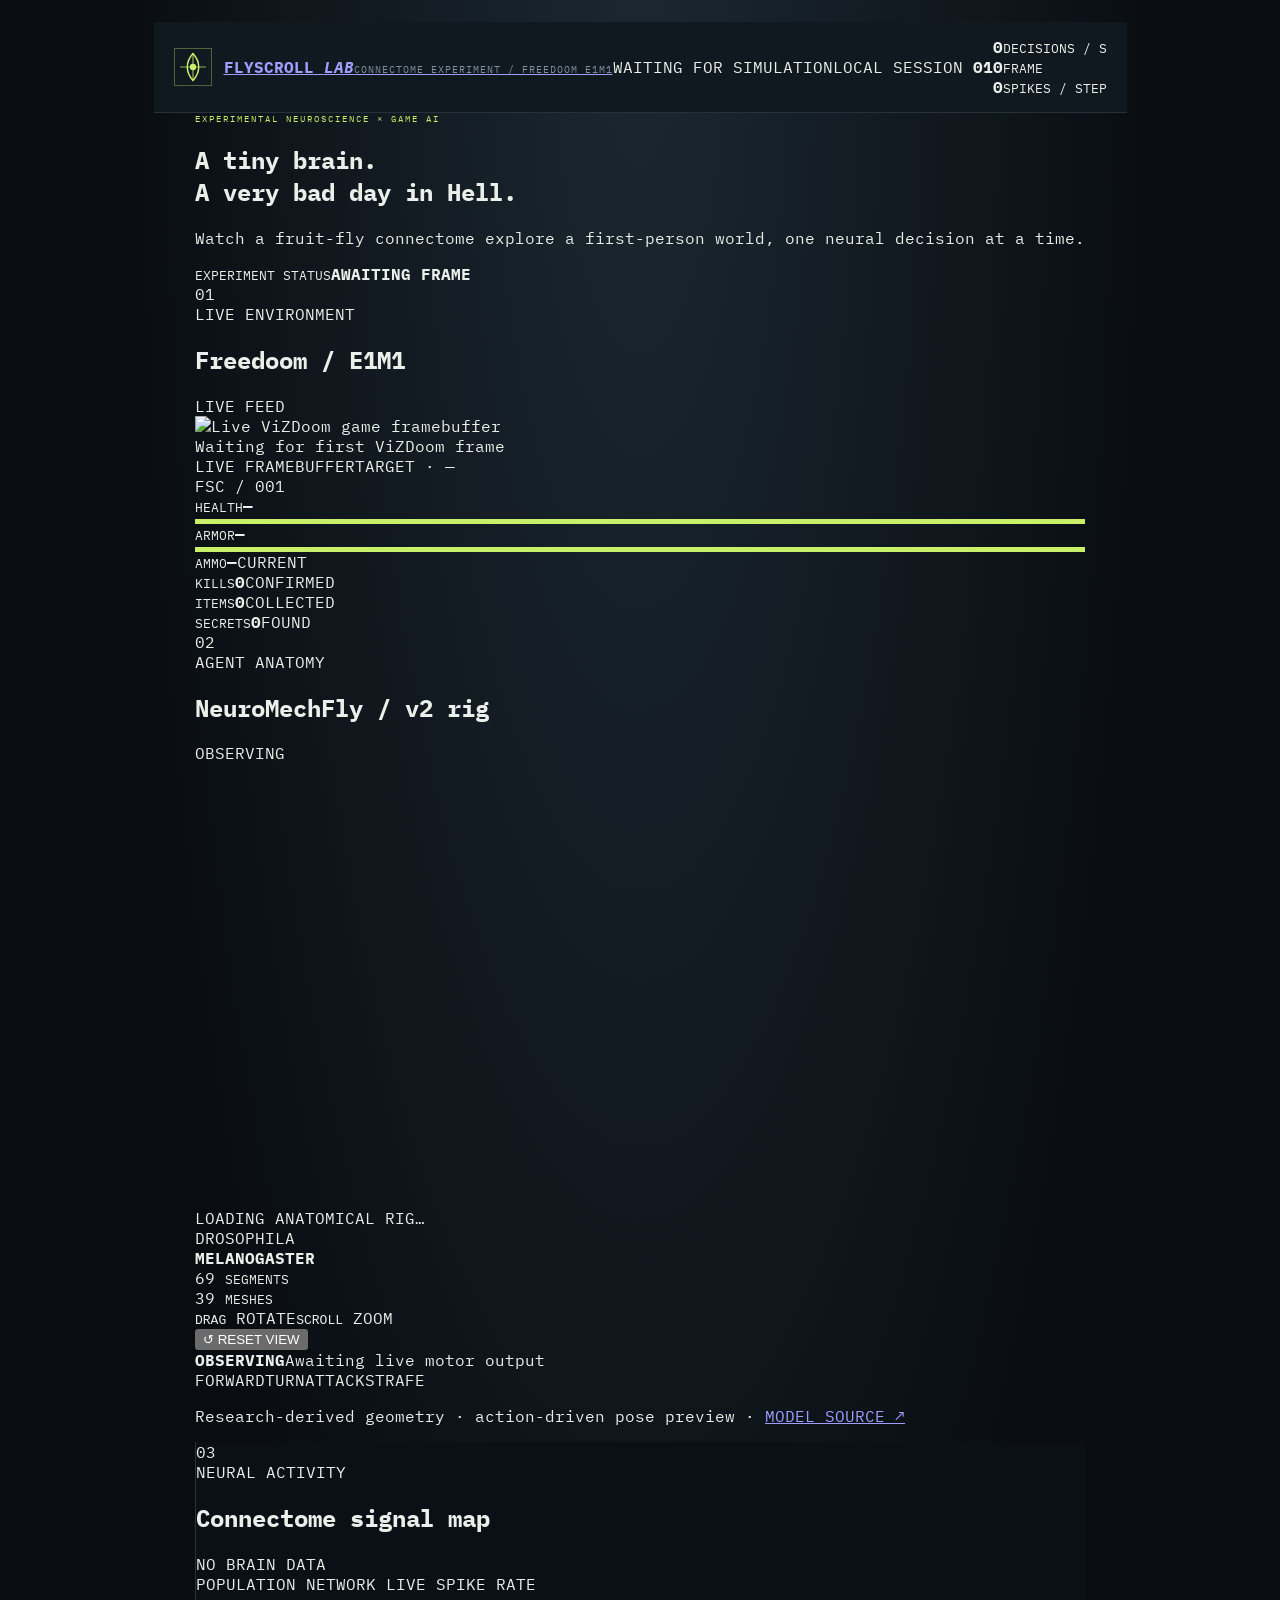
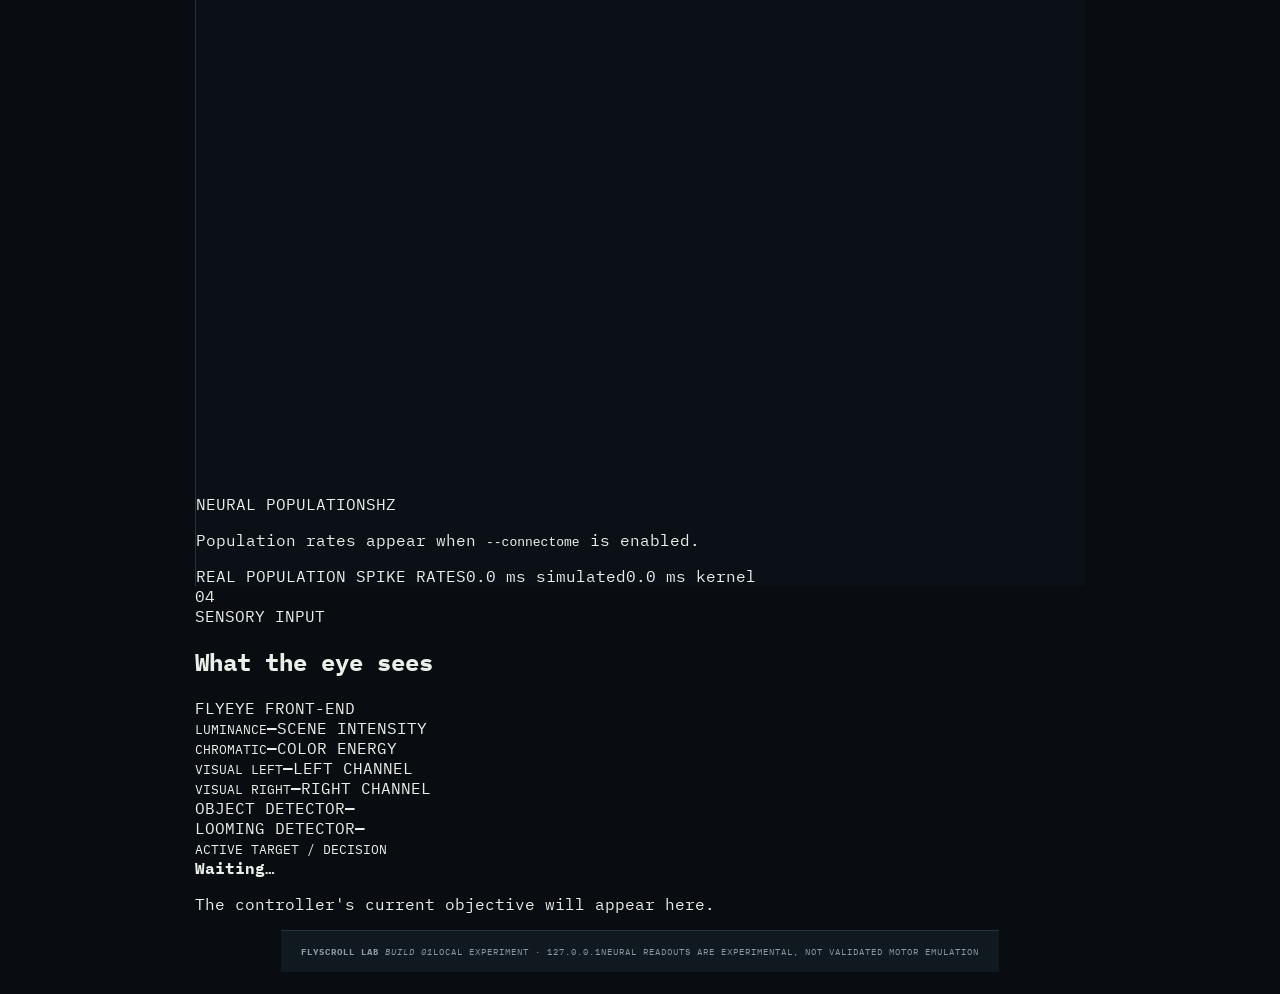
==== dashboard/index.html @ 3490a6cb "feat: publish fruit fly connectome Doom research prototype" ====
<!doctype html>
<html lang="en">
<head>
  <meta charset="utf-8">
  <meta name="viewport" content="width=device-width, initial-scale=1">
  <meta name="theme-color" content="#090d14">
  <meta name="description" content="Live FlyScroll connectome experiment running Freedoom with a research-derived fruit fly model."><link rel="icon" href="data:,">
  <title>FlyScroll Lab · Connectome / DOOM</title>
  <link rel="preconnect" href="https://fonts.googleapis.com">
  <link rel="preconnect" href="https://fonts.gstatic.com" crossorigin>
  <link href="https://fonts.googleapis.com/css2?family=DM+Mono:wght@400;500&family=Manrope:wght@400;500;600;700;800&display=swap" rel="stylesheet">
  <link rel="stylesheet" href="/styles.css">
</head>
<body>
  <header class="topbar">
    <a class="brand" href="/" aria-label="FlyScroll Lab home">
      <span class="brand-mark" aria-hidden="true"><svg viewBox="0 0 36 36" fill="none"><path d="M18 4.5c3.8 4.2 5.7 8.7 5.7 13.5S21.8 27.3 18 31.5C14.2 27.3 12.3 22.8 12.3 18S14.2 8.7 18 4.5Z" stroke="currentColor" stroke-width="1.5"/><path d="M5 18h26M18 4.5v27" stroke="currentColor" stroke-width="1.2" opacity=".7"/><circle cx="18" cy="18" r="3.2" fill="currentColor"/></svg></span>
      <span class="brand-copy"><b>FLYSCROLL <i>LAB</i></b><small>CONNECTOME EXPERIMENT / FREEDOOM E1M1</small></span>
    </a>
    <div class="header-center"><span class="live-indicator"><i id="live-dot"></i><span id="connection">WAITING FOR SIMULATION</span></span><span class="header-divider"></span><span class="session-label">LOCAL SESSION <b>01</b></span></div>
    <div class="topmetrics" aria-label="Live simulation metrics">
      <div class="topmetric"><b id="fps">0</b><small>DECISIONS / S</small></div>
      <div class="topmetric"><b id="frame">0</b><small>FRAME</small></div>
      <div class="topmetric"><b id="spikes">0</b><small>SPIKES / STEP</small></div>
    </div>
  </header>

  <main>
    <section class="page-intro">
      <div><div class="eyebrow"><span class="eyebrow-line"></span> EXPERIMENTAL NEUROSCIENCE × GAME AI</div><h1>A tiny brain.<br><span>A very bad day in Hell.</span></h1><p>Watch a fruit-fly connectome explore a first-person world, one neural decision at a time.</p></div>
      <div class="intro-state"><span class="state-pulse"></span><div><small>EXPERIMENT STATUS</small><b id="sim-status">AWAITING FRAME</b></div></div>
    </section>

    <section class="hero-grid" aria-label="Live simulation and fly model">
      <article class="panel game-panel">
        <div class="panel-head"><div class="panel-title"><span class="section-index">01</span><div><label>LIVE ENVIRONMENT</label><h2>Freedoom <span>/</span> E1M1</h2></div></div><span class="tag tag-live"><i></i> LIVE FEED</span></div>
        <div class="game-screen"><img id="game-frame" alt="Live ViZDoom game framebuffer"><div class="screen-empty" id="screen-empty"><span class="loader-ring"></span><span>Waiting for first ViZDoom frame</span></div><div class="screen-hud"><span><i class="hud-dot"></i> LIVE FRAMEBUFFER</span><span id="target">TARGET · —</span></div><div class="screen-corner">FSC / 001</div></div>
        <div class="game-stats">
          <div class="stat-block stat-health"><small>HEALTH</small><b id="health">—</b><div class="meter"><i id="health-bar"></i></div></div>
          <div class="stat-block"><small>ARMOR</small><b id="armor">—</b><div class="meter meter-blue"><i id="armor-bar"></i></div></div>
          <div class="stat-block"><small>AMMO</small><b id="ammo">—</b><span class="stat-unit">CURRENT</span></div>
          <div class="stat-block"><small>KILLS</small><b id="kills">0</b><span class="stat-unit">CONFIRMED</span></div>
          <div class="stat-block"><small>ITEMS</small><b id="items">0</b><span class="stat-unit">COLLECTED</span></div>
          <div class="stat-block"><small>SECRETS</small><b id="secrets">0</b><span class="stat-unit">FOUND</span></div>
        </div>
      </article>

      <article class="panel fly-panel">
        <div class="panel-head"><div class="panel-title"><span class="section-index">02</span><div><label>AGENT ANATOMY</label><h2>NeuroMechFly <span>/</span> v2 rig</h2></div></div><span class="tag" id="fly-mode">OBSERVING</span></div>
        <div class="fly-stage" id="fly-stage"><div class="stage-grid"></div><div class="stage-orbit orbit-a"></div><div class="stage-orbit orbit-b"></div><div class="stage-crosshair"></div><div class="fly-shadow"></div>
          <canvas id="fly3d" class="fly3d" role="img" aria-label="Interactive three-dimensional NeuroMechFly anatomical model. Drag to rotate and scroll to zoom."></canvas>
          <div class="fly-load-status" id="fly-load-status"><span class="loader-ring"></span> LOADING ANATOMICAL RIG…</div>
          <div class="model-corner model-corner-tl">DROSOPHILA<br><b>MELANOGASTER</b></div><div class="model-corner model-corner-tr">69 <small>SEGMENTS</small><br>39 <small>MESHES</small></div>
          <div class="model-controls"><span><kbd>DRAG</kbd> ROTATE</span><span><kbd>SCROLL</kbd> ZOOM</span></div><button type="button" class="model-reset" id="fly-reset" title="Reset camera view" aria-label="Reset 3D fly camera"><span aria-hidden="true">↺</span> RESET VIEW</button>
          <div class="fly-caption"><span class="caption-dot"></span><b id="fly-action">OBSERVING</b><span id="fly-detail">Awaiting live motor output</span></div>
        </div>
        <div class="action-row" id="action-row"><span>FORWARD</span><span>TURN</span><span>ATTACK</span><span>STRAFE</span></div>
        <p class="disclaimer">Research-derived geometry · action-driven pose preview · <a href="https://github.com/NeLy-EPFL/fly-svg-maker" target="_blank" rel="noreferrer">MODEL SOURCE ↗</a></p>
      </article>
    </section>

    <section class="lower-grid" aria-label="Neural and sensory telemetry">
      <article class="panel brain-panel">
        <div class="panel-head"><div class="panel-title"><span class="section-index">03</span><div><label>NEURAL ACTIVITY</label><h2>Connectome signal map</h2></div></div><span class="tag tag-brain" id="brain-status">NO BRAIN DATA</span></div>
        <div class="brain-layout"><div class="brain-visual"><div class="visual-label">POPULATION NETWORK <span>LIVE SPIKE RATE</span></div><canvas id="brain-canvas" width="640" height="360" aria-label="Neural population activity network visualization"></canvas></div><div class="populations-wrap"><div class="pop-heading"><span>NEURAL POPULATIONS</span><span>HZ</span></div><div class="populations" id="populations"><p>Population rates appear when <code>--connectome</code> is enabled.</p></div></div></div>
        <div class="brain-foot"><span><i class="foot-dot"></i> REAL POPULATION SPIKE RATES</span><span id="neural-time">0.0 ms simulated</span><span id="kernel-time">0.0 ms kernel</span></div>
      </article>

      <article class="panel vision-panel">
        <div class="panel-head"><div class="panel-title"><span class="section-index">04</span><div><label>SENSORY INPUT</label><h2>What the eye sees</h2></div></div><span class="tag">FLYEYE FRONT-END</span></div>
        <div class="vision-grid"><div><small>LUMINANCE</small><b id="luma">—</b><span class="metric-note">SCENE INTENSITY</span></div><div><small>CHROMATIC</small><b id="chroma">—</b><span class="metric-note">COLOR ENERGY</span></div><div><small>VISUAL LEFT</small><b id="visual-left">—</b><span class="metric-note">LEFT CHANNEL</span></div><div><small>VISUAL RIGHT</small><b id="visual-right">—</b><span class="metric-note">RIGHT CHANNEL</span></div></div>
        <div class="signal-bars"><div><div class="signal-label"><span>OBJECT DETECTOR</span><b id="object-value">—</b></div><i><b id="object-bar"></b></i></div><div><div class="signal-label"><span>LOOMING DETECTOR</span><b id="loom-value">—</b></div><i><b id="loom-bar"></b></i></div></div>
        <div class="decision"><div class="decision-head"><span class="decision-pulse"></span><small>ACTIVE TARGET / DECISION</small></div><b id="decision">Waiting…</b><p id="decision-note">The controller's current objective will appear here.</p></div>
      </article>
    </section>
  </main>
  <footer><span><b>FLYSCROLL LAB</b> <i>BUILD 01</i></span><span>LOCAL EXPERIMENT · 127.0.0.1</span><span>NEURAL READOUTS ARE EXPERIMENTAL, NOT VALIDATED MOTOR EMULATION</span></footer>
  <script src="/app.js"></script>
</body>
</html>
---- styles.css ----
@import url('https://fonts.googleapis.com/css2?family=Barlow+Condensed:wght@500;600;700;800;900&family=IBM+Plex+Mono:wght@400;500;600;700&display=swap');
:root{color-scheme:dark;--acid:#c8f169;--red:#ff4d43;--bg:#090d12;--line:#27313a}
*{box-sizing:border-box}html,body{margin:0;min-height:100%;background:radial-gradient(ellipse at 50% 0%,#1b2730 0,#090d12 58%);color:#eaf0e9;font-family:'IBM Plex Mono',monospace}
body{display:grid;place-items:center;padding:22px}.shell{width:min(1400px,100%);border:1px solid #35424b;background:#0c1218;box-shadow:0 28px 100px #0009;display:flex;flex-direction:column;height:90vh}
.topbar,footer{display:flex;align-items:center;justify-content:space-between;padding:15px 20px;background:#101820;flex-shrink:0}.topbar{border-bottom:1px solid var(--line)}.brand{display:flex;align-items:center;gap:12px}.brand-mark{display:grid;place-items:center;width:38px;height:38px;border:1px solid #52613c;color:var(--acid);font-size:25px}.brand strong{display:block;font:800 20px 'Barlow Condensed',sans-serif;letter-spacing:2px}.brand small,.status,footer,.hud{font-size:10px;letter-spacing:1px}.brand small{color:#82909a}.status{display:flex;gap:10px;align-items:center;color:#a6b4bd}.status span:last-child{padding-left:12px;border-left:1px solid var(--line)}.live-dot{width:7px;height:7px;border-radius:50%;background:var(--acid);box-shadow:0 0 10px var(--acid)}
.main-grid{display:grid;grid-template-columns:1fr 340px;gap:0;flex:1;min-height:0;overflow:hidden}
.game-frame{position:relative;aspect-ratio:16/9;overflow:hidden;background:#07090b;width:100%;height:100%}canvas{display:block;width:100%;height:100%;image-rendering:pixelated}.scanlines{pointer-events:none;position:absolute;inset:0;background:repeating-linear-gradient(0deg,#0000 0px,#0000 3px,#0005 4px);opacity:.28}.hud{position:absolute;inset:0;pointer-events:none;text-shadow:0 2px 3px #000}.hud-top{position:absolute;top:15px;left:18px;right:18px;display:flex;justify-content:space-between;color:#d7e2d5;font-weight:600}.crosshair{position:absolute;left:50%;top:50%;transform:translate(-50%,-50%);font-size:22px;color:#d8f3a0;text-shadow:0 0 8px #baff4d}.hud-bottom{position:absolute;bottom:0;left:0;right:0;padding:12px 20px;display:grid;grid-template-columns:1fr 100px 1fr;align-items:end;background:linear-gradient(0deg,#080d12eF,#080d1280 75%,transparent)}.stat{max-width:190px}.stat small{display:block;color:#9aa8a5;font-size:9px}.stat strong{font:800 30px 'Barlow Condensed',sans-serif;color:var(--acid)}.stat.right{justify-self:end;text-align:right}.meter{height:5px;background:#303b40;margin-top:3px;width:100%}.meter i{display:block;height:100%;width:100%;background:var(--acid);transition:width .15s}.meter.ammo i{background:#f2b85c}.fly-face{justify-self:center;text-align:center;color:#efb45c}.fly-face span{display:grid;place-items:center;width:42px;height:42px;margin:auto;border:2px solid #b77a3c;border-radius:50%;background:radial-gradient(circle at 40% 30%,#8e542d,#291a13);font-size:21px}.fly-face small{display:block;margin-top:4px;font-size:8px}.center-message{pointer-events:auto;position:absolute;inset:0;display:grid;place-items:center;background:#05080bd9;backdrop-filter:blur(3px)}.message-card{text-align:center;padding:30px 34px;border:1px solid #465345;background:linear-gradient(145deg,#17221e,#0b1114);box-shadow:0 16px 60px #000a;max-width:460px}.eyebrow{color:var(--acid);font-size:9px;letter-spacing:2px}.message-card h1{font:900 clamp(38px,6vw,62px)/.85 'Barlow Condensed',sans-serif;color:#eaf0e9}.message-card p{color:#9aa8a5;font-size:11px;margin:10px 0 20px}.message-card button{padding:12px 28px;font:700 14px 'Barlow Condensed',sans-serif;letter-spacing:2px;background:var(--acid);color:#090d12;border:none;cursor:pointer;transition:transform .1s,background .1s}.message-card button:hover{background:#d9ff7a;transform:scale(1.02)}.message-card small{display:block;margin-top:14px;color:#5a6a5a;font-size:9px}.hidden{display:none!important}.damage-flash{position:absolute;inset:0;background:#f22;opacity:0;transition:opacity .12s;mix-blend-mode:screen}

.brain-panel{background:#0a1016;border-left:1px solid var(--line);display:flex;flex-direction:column;overflow:hidden}
.brain-header{display:flex;align-items:center;justify-content:space-between;padding:12px 16px;background:#0e161e;border-bottom:1px solid var(--line)}.brain-header strong{font:700 12px 'Barlow Condensed',sans-serif;letter-spacing:1px;color:var(--acid)}.brain-status{display:flex;align-items:center;gap:6px;font-size:9px;color:#8fbb8f}
#brain-viz{flex:1;display:block;width:100%;height:100%}
.brain-legend{padding:12px 16px;overflow-y:auto;max-height:200px}.legend-group{margin-bottom:12px}.legend-group:last-child{margin-bottom:0}.legend-title{display:block;font:700 8px 'Barlow Condensed',sans-serif;color:#8fbb8f;letter-spacing:1px;margin-bottom:6px}.legend-items{display:flex;flex-wrap:wrap;gap:6px 10px}.legend-item{display:flex;align-items:center;gap:5px;font-size:8px;color:#a6b4bd}.legend-item i{display:inline-block;width:8px;height:8px;border-radius:50%;flex-shrink:0}

@media(max-width:1000px){.main-grid{grid-template-columns:1fr}.brain-panel{order:-1;max-height:350px;border-left:none;border-bottom:1px solid var(--line)}.shell{height:auto;min-height:90vh}}
@media(max-width:600px){body{padding:0}.shell{border:0}.topbar{padding:12px}.brand strong{font-size:17px}.status{font-size:8px}.hud-top{font-size:8px}.hud-bottom{padding:7px 10px;grid-template-columns:1fr 60px 1fr}.stat strong{font-size:23px}.fly-face span{width:32px;height:32px}footer{font-size:7px;padding:10px 8px}.message-card{margin:12px;padding:22px 15px}.brain-legend{padding:10px}}

footer{border-top:1px solid var(--line);color:#8b9aa1;font-size:9px}
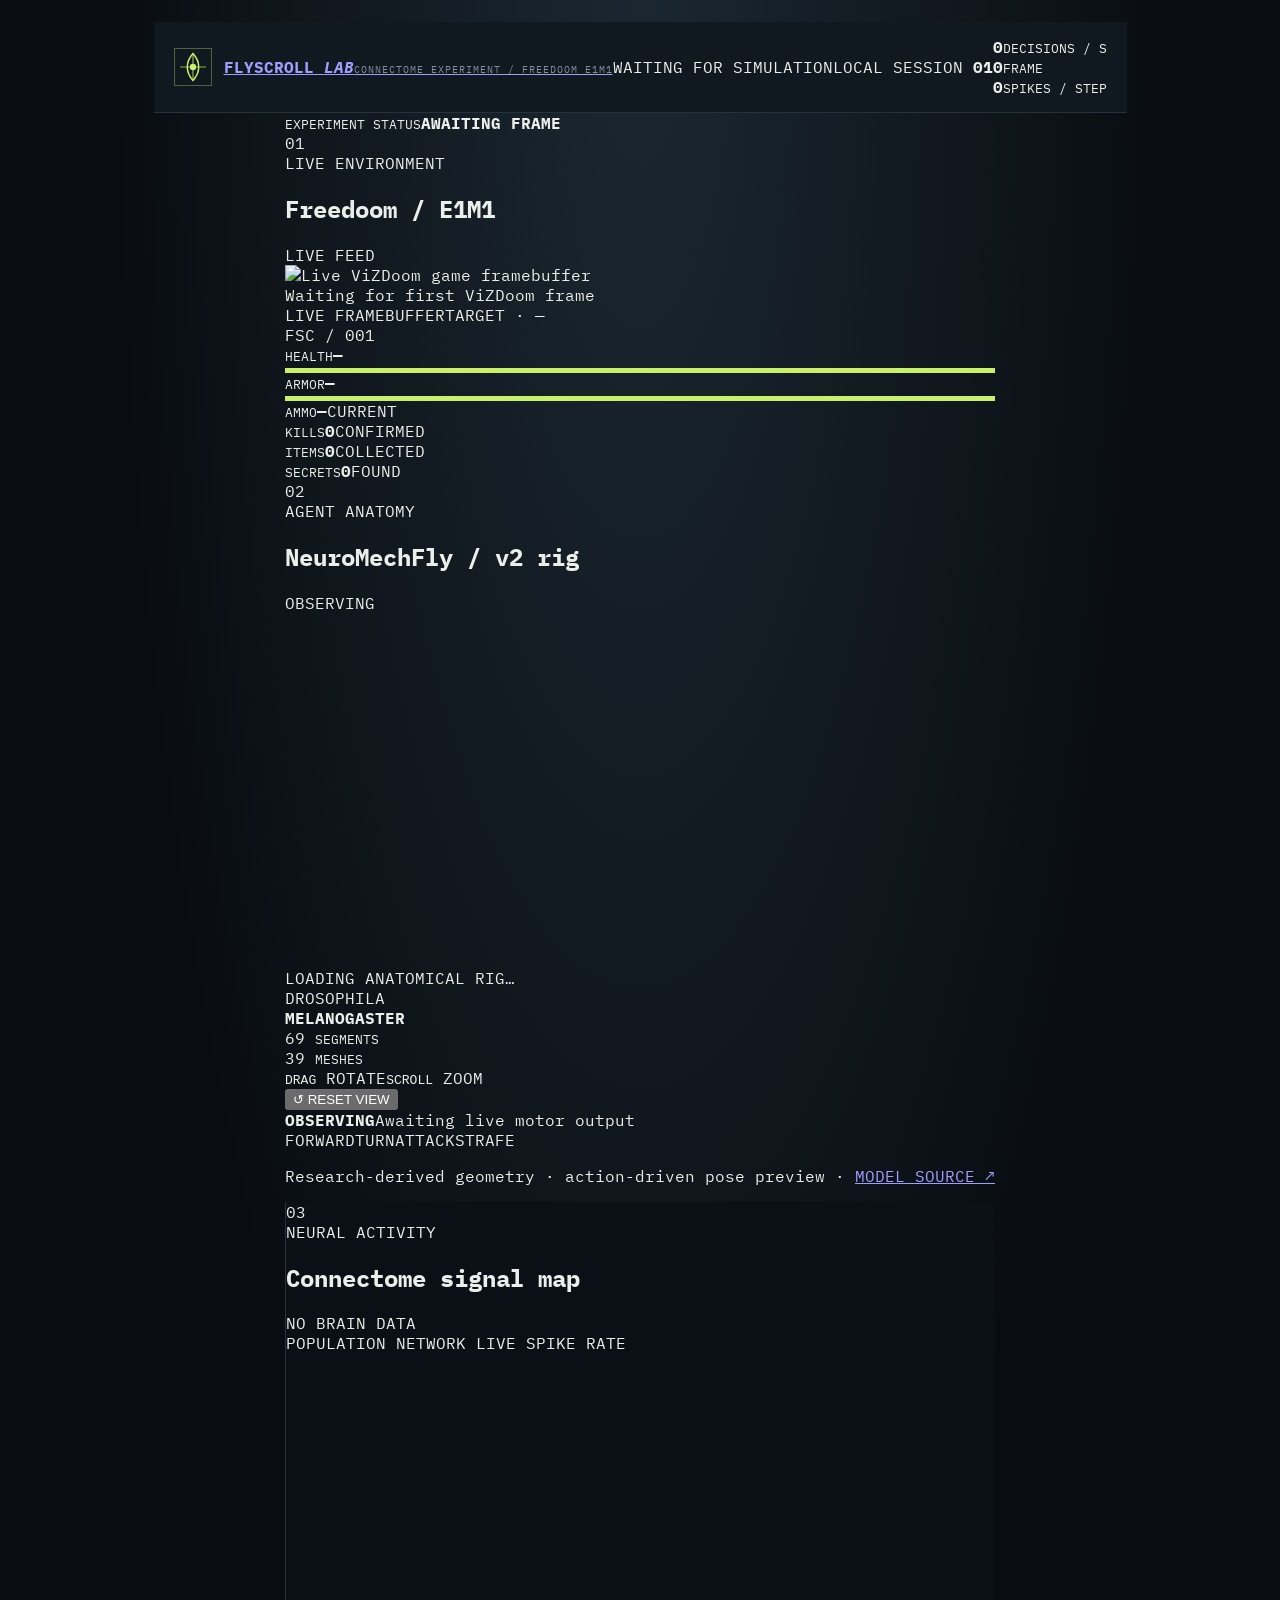
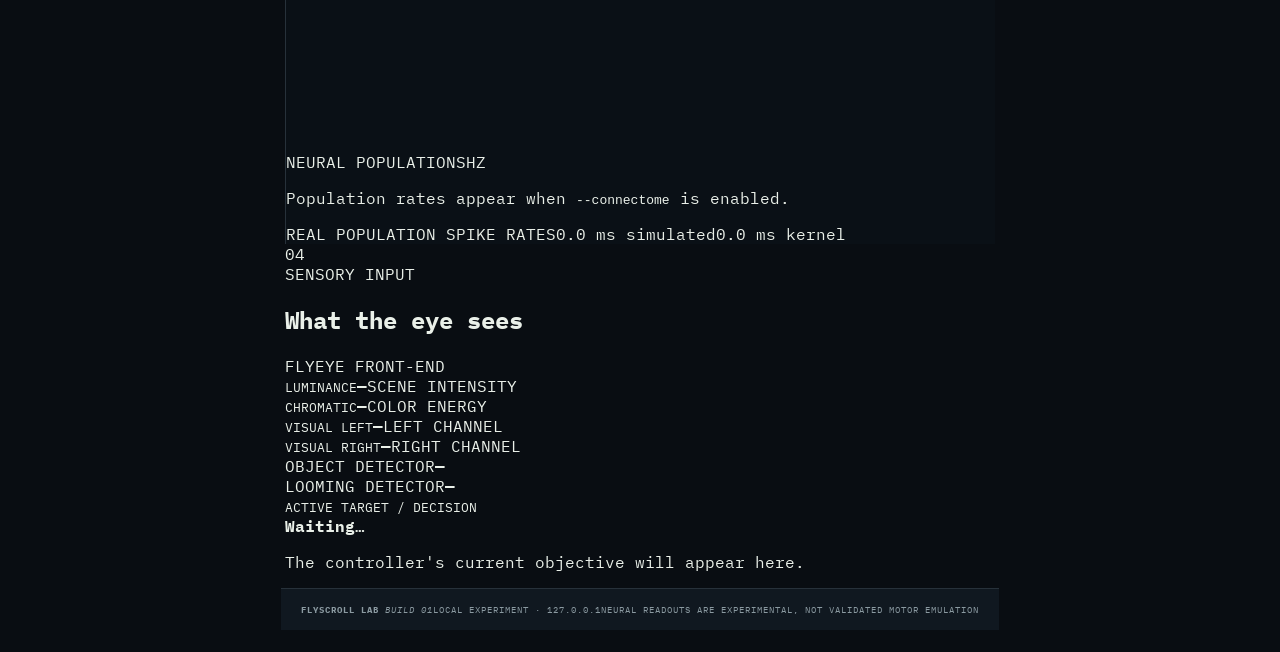
==== commit f7b56f61: "fix: stream live game frames to dashboard" ====
--- a/dashboard/index.html
+++ b/dashboard/index.html
@@ -26,8 +26,7 @@
   </header>
 
   <main>
-    <section class="page-intro">
-      <div><div class="eyebrow"><span class="eyebrow-line"></span> EXPERIMENTAL NEUROSCIENCE × GAME AI</div><h1>A tiny brain.<br><span>A very bad day in Hell.</span></h1><p>Watch a fruit-fly connectome explore a first-person world, one neural decision at a time.</p></div>
+    <section class="page-intro page-intro-compact">
       <div class="intro-state"><span class="state-pulse"></span><div><small>EXPERIMENT STATUS</small><b id="sim-status">AWAITING FRAME</b></div></div>
     </section>
 
